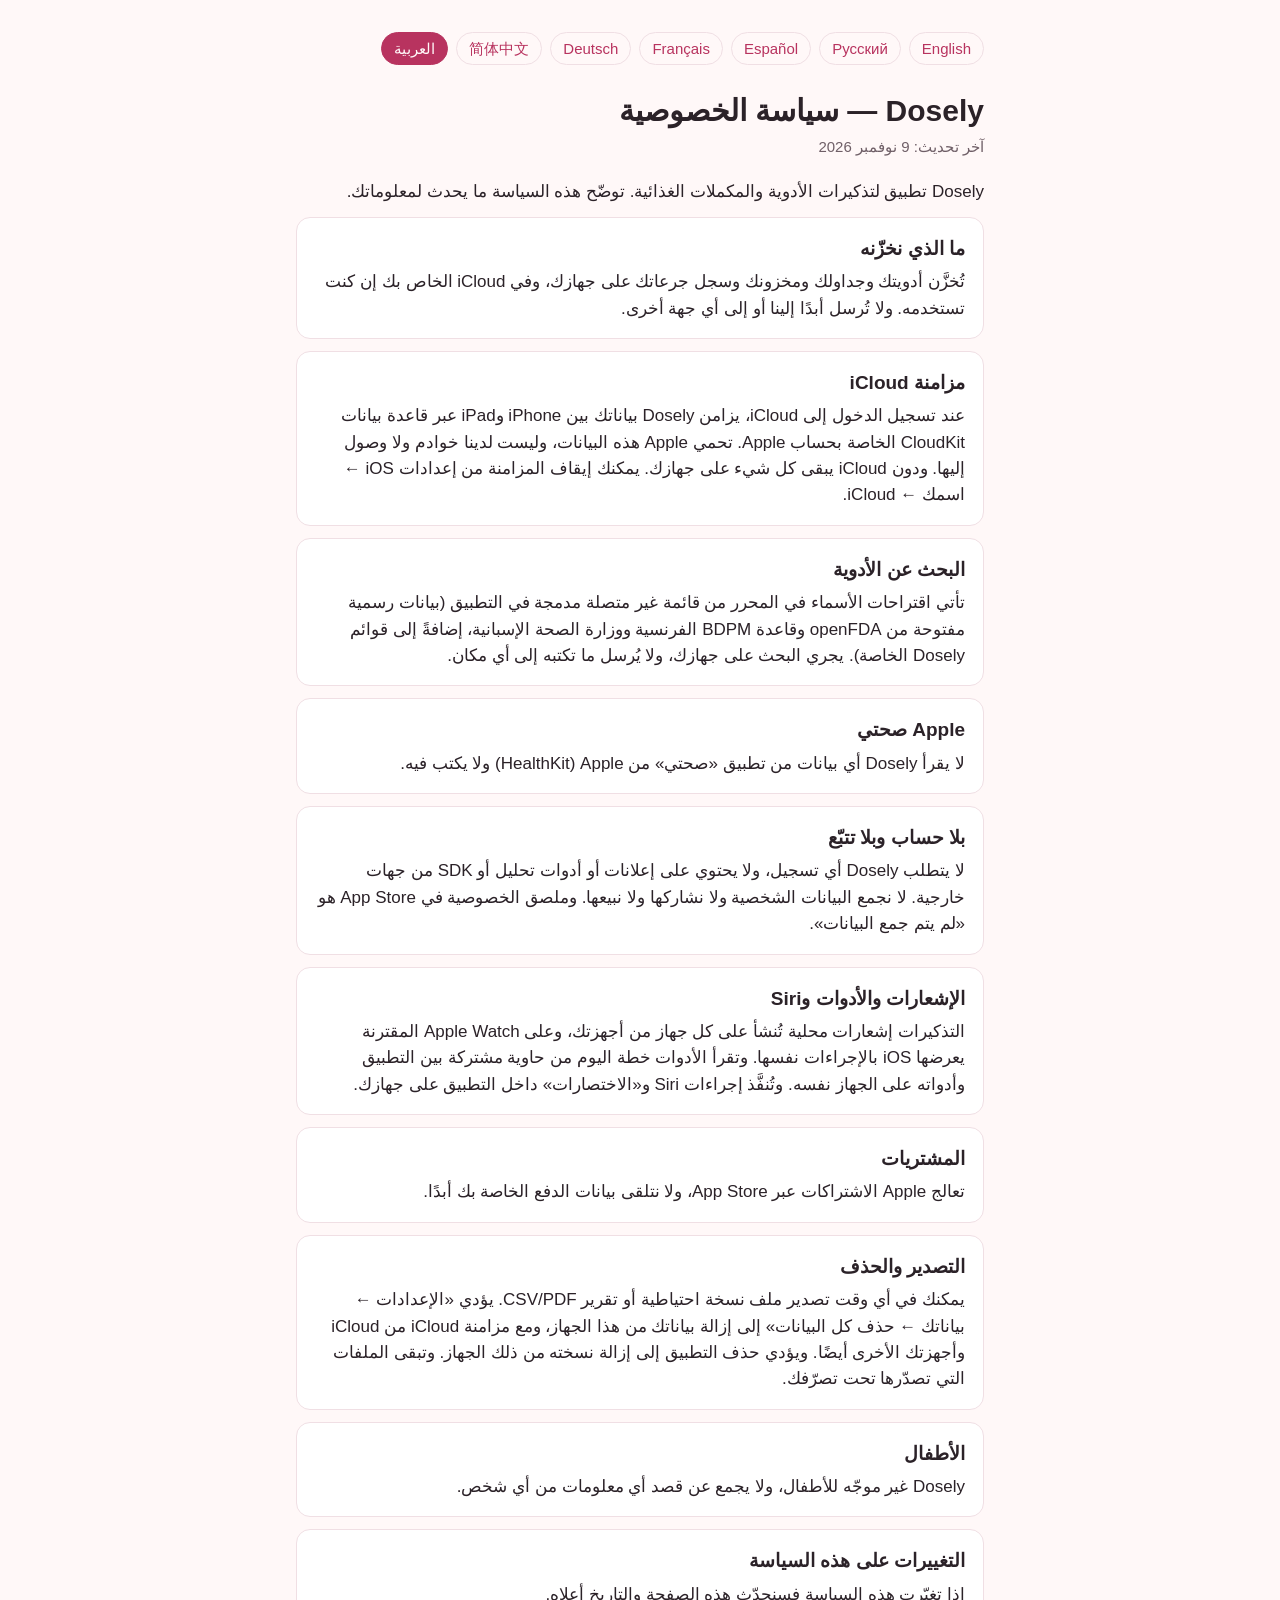
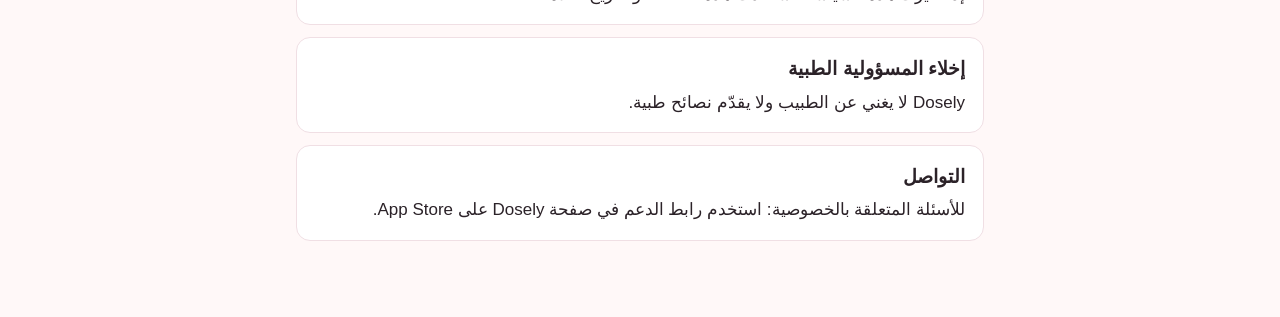
==== privacy-ar.html @ f1dbbfe4 "Add privacy policy in German, Simplified Chinese and Arabic Co-Authored-By: Claude Opus 5.5 <noreply" ====
<!doctype html>
<html lang="ar" dir="rtl">
<head>
<meta charset="utf-8">
<meta name="viewport" content="width=device-width,initial-scale=1">
<title>Dosely — سياسة الخصوصية</title>
<link rel="stylesheet" href="style.css">
</head>
<body>
<main>
<nav><a href="privacy-en.html" lang="en">English</a><a href="privacy-ru.html" lang="ru">Русский</a><a href="privacy-es.html" lang="es">Español</a><a href="privacy-fr.html" lang="fr">Français</a><a href="privacy-de.html" lang="de">Deutsch</a><a href="privacy-zh.html" lang="zh-Hans">简体中文</a><a href="privacy-ar.html" lang="ar" dir="rtl" aria-current="page">العربية</a></nav>
<h1>Dosely — سياسة الخصوصية</h1>
<p class="upd">آخر تحديث: 9 نوفمبر 2026</p>
<p>Dosely تطبيق لتذكيرات الأدوية والمكملات الغذائية. توضّح هذه السياسة ما يحدث لمعلوماتك.</p>
<section><h2>ما الذي نخزّنه</h2><p>تُخزَّن أدويتك وجداولك ومخزونك وسجل جرعاتك على جهازك، وفي iCloud الخاص بك إن كنت تستخدمه. ولا تُرسل أبدًا إلينا أو إلى أي جهة أخرى.</p></section>
<section><h2>مزامنة iCloud</h2><p>عند تسجيل الدخول إلى iCloud، يزامن Dosely بياناتك بين iPhone وiPad عبر قاعدة بيانات CloudKit الخاصة بحساب Apple. تحمي Apple هذه البيانات، وليست لدينا خوادم ولا وصول إليها. ودون iCloud يبقى كل شيء على جهازك. يمكنك إيقاف المزامنة من إعدادات iOS ← اسمك ← iCloud.</p></section>
<section><h2>البحث عن الأدوية</h2><p>تأتي اقتراحات الأسماء في المحرر من قائمة غير متصلة مدمجة في التطبيق (بيانات رسمية مفتوحة من openFDA وقاعدة BDPM الفرنسية ووزارة الصحة الإسبانية، إضافةً إلى قوائم Dosely الخاصة). يجري البحث على جهازك، ولا يُرسل ما تكتبه إلى أي مكان.</p></section>
<section><h2>Apple صحتي</h2><p>لا يقرأ Dosely أي بيانات من تطبيق «صحتي» من Apple ‏(HealthKit) ولا يكتب فيه.</p></section>
<section><h2>بلا حساب وبلا تتبّع</h2><p>لا يتطلب Dosely أي تسجيل، ولا يحتوي على إعلانات أو أدوات تحليل أو SDK من جهات خارجية. لا نجمع البيانات الشخصية ولا نشاركها ولا نبيعها. وملصق الخصوصية في App Store هو «لم يتم جمع البيانات».</p></section>
<section><h2>الإشعارات والأدوات وSiri</h2><p>التذكيرات إشعارات محلية تُنشأ على كل جهاز من أجهزتك، وعلى Apple Watch المقترنة يعرضها iOS بالإجراءات نفسها. وتقرأ الأدوات خطة اليوم من حاوية مشتركة بين التطبيق وأدواته على الجهاز نفسه. وتُنفَّذ إجراءات Siri و«الاختصارات» داخل التطبيق على جهازك.</p></section>
<section><h2>المشتريات</h2><p>تعالج Apple الاشتراكات عبر App Store، ولا نتلقى بيانات الدفع الخاصة بك أبدًا.</p></section>
<section><h2>التصدير والحذف</h2><p>يمكنك في أي وقت تصدير ملف نسخة احتياطية أو تقرير CSV/PDF. يؤدي «الإعدادات ← بياناتك ← حذف كل البيانات» إلى إزالة بياناتك من هذا الجهاز، ومع مزامنة iCloud من iCloud وأجهزتك الأخرى أيضًا. ويؤدي حذف التطبيق إلى إزالة نسخته من ذلك الجهاز. وتبقى الملفات التي تصدّرها تحت تصرّفك.</p></section>
<section><h2>الأطفال</h2><p>Dosely غير موجّه للأطفال، ولا يجمع عن قصد أي معلومات من أي شخص.</p></section>
<section><h2>التغييرات على هذه السياسة</h2><p>إذا تغيّرت هذه السياسة فسنحدّث هذه الصفحة والتاريخ أعلاه.</p></section>
<section><h2>إخلاء المسؤولية الطبية</h2><p>Dosely لا يغني عن الطبيب ولا يقدّم نصائح طبية.</p></section>
<section><h2>التواصل</h2><p>للأسئلة المتعلقة بالخصوصية: استخدم رابط الدعم في صفحة Dosely على App Store.</p></section>
</main>
</body>
</html>
---- style.css ----
:root{--bg:#fff8f8;--fg:#2b2228;--muted:#6f5f67;--accent:#b8335f;--card:#fff;--line:#f0dfe4}
@media (prefers-color-scheme:dark){:root{--bg:#1c1619;--fg:#f4ecef;--muted:#b3a3aa;--accent:#f08aa8;--card:#271f23;--line:#3a2e33}}
*{box-sizing:border-box}body{margin:0;background:var(--bg);color:var(--fg);font:17px/1.55 -apple-system,BlinkMacSystemFont,"Segoe UI",Roboto,sans-serif}
main{max-width:720px;margin:0 auto;padding:32px 16px 64px}nav{display:flex;flex-wrap:wrap;gap:8px;margin-bottom:28px}
nav a{color:var(--accent);text-decoration:none;padding:4px 12px;border:1px solid var(--line);border-radius:999px;font-size:15px}
nav a[aria-current]{background:var(--accent);color:var(--bg);border-color:var(--accent)}
h1{font-size:30px;line-height:1.2;margin:0 0 6px}.upd{color:var(--muted);margin:0 0 20px;font-size:15px}
section{background:var(--card);border:1px solid var(--line);border-radius:14px;padding:16px 18px;margin:12px 0}
h2{font-size:19px;margin:0 0 6px}p{margin:0}a{color:var(--accent)}
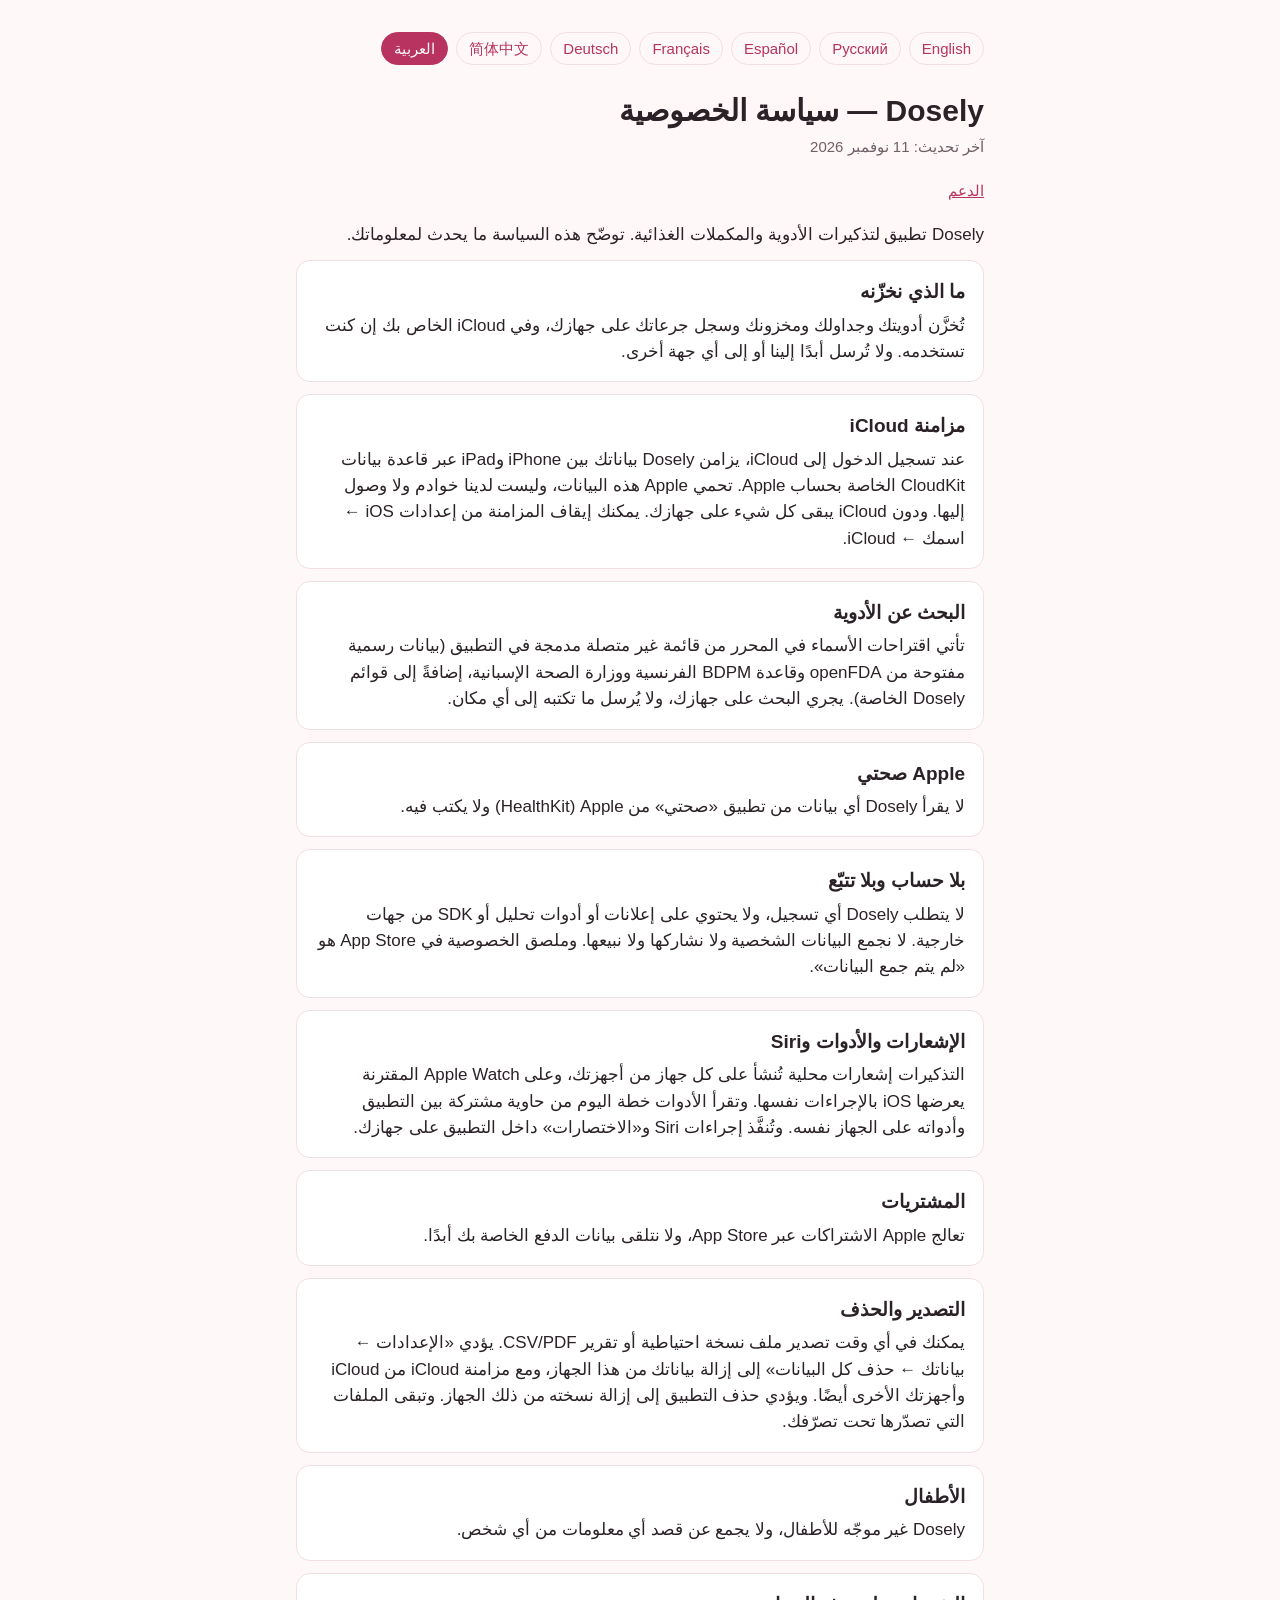
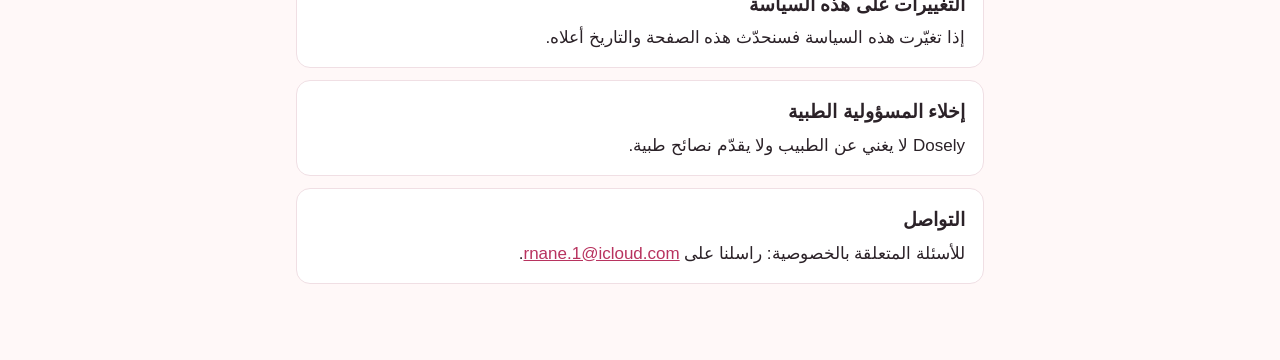
==== commit 9a7488e0: "Add support pages and a contact email in seven languages Each language now has a support page with t" ====
--- a/privacy-ar.html
+++ b/privacy-ar.html
@@ -10,7 +10,8 @@
 <main>
 <nav><a href="privacy-en.html" lang="en">English</a><a href="privacy-ru.html" lang="ru">Русский</a><a href="privacy-es.html" lang="es">Español</a><a href="privacy-fr.html" lang="fr">Français</a><a href="privacy-de.html" lang="de">Deutsch</a><a href="privacy-zh.html" lang="zh-Hans">简体中文</a><a href="privacy-ar.html" lang="ar" dir="rtl" aria-current="page">العربية</a></nav>
 <h1>Dosely — سياسة الخصوصية</h1>
-<p class="upd">آخر تحديث: 9 نوفمبر 2026</p>
+<p class="upd">آخر تحديث: 11 نوفمبر 2026</p>
+<p class="upd"><a href="support-ar.html">الدعم</a></p>
 <p>Dosely تطبيق لتذكيرات الأدوية والمكملات الغذائية. توضّح هذه السياسة ما يحدث لمعلوماتك.</p>
 <section><h2>ما الذي نخزّنه</h2><p>تُخزَّن أدويتك وجداولك ومخزونك وسجل جرعاتك على جهازك، وفي iCloud الخاص بك إن كنت تستخدمه. ولا تُرسل أبدًا إلينا أو إلى أي جهة أخرى.</p></section>
 <section><h2>مزامنة iCloud</h2><p>عند تسجيل الدخول إلى iCloud، يزامن Dosely بياناتك بين iPhone وiPad عبر قاعدة بيانات CloudKit الخاصة بحساب Apple. تحمي Apple هذه البيانات، وليست لدينا خوادم ولا وصول إليها. ودون iCloud يبقى كل شيء على جهازك. يمكنك إيقاف المزامنة من إعدادات iOS ← اسمك ← iCloud.</p></section>
@@ -23,7 +24,7 @@
 <section><h2>الأطفال</h2><p>Dosely غير موجّه للأطفال، ولا يجمع عن قصد أي معلومات من أي شخص.</p></section>
 <section><h2>التغييرات على هذه السياسة</h2><p>إذا تغيّرت هذه السياسة فسنحدّث هذه الصفحة والتاريخ أعلاه.</p></section>
 <section><h2>إخلاء المسؤولية الطبية</h2><p>Dosely لا يغني عن الطبيب ولا يقدّم نصائح طبية.</p></section>
-<section><h2>التواصل</h2><p>للأسئلة المتعلقة بالخصوصية: استخدم رابط الدعم في صفحة Dosely على App Store.</p></section>
+<section><h2>التواصل</h2><p>للأسئلة المتعلقة بالخصوصية: راسلنا على <a href="mailto:rnane.1@icloud.com">rnane.1@icloud.com</a>.</p></section>
 </main>
 </body>
 </html>
